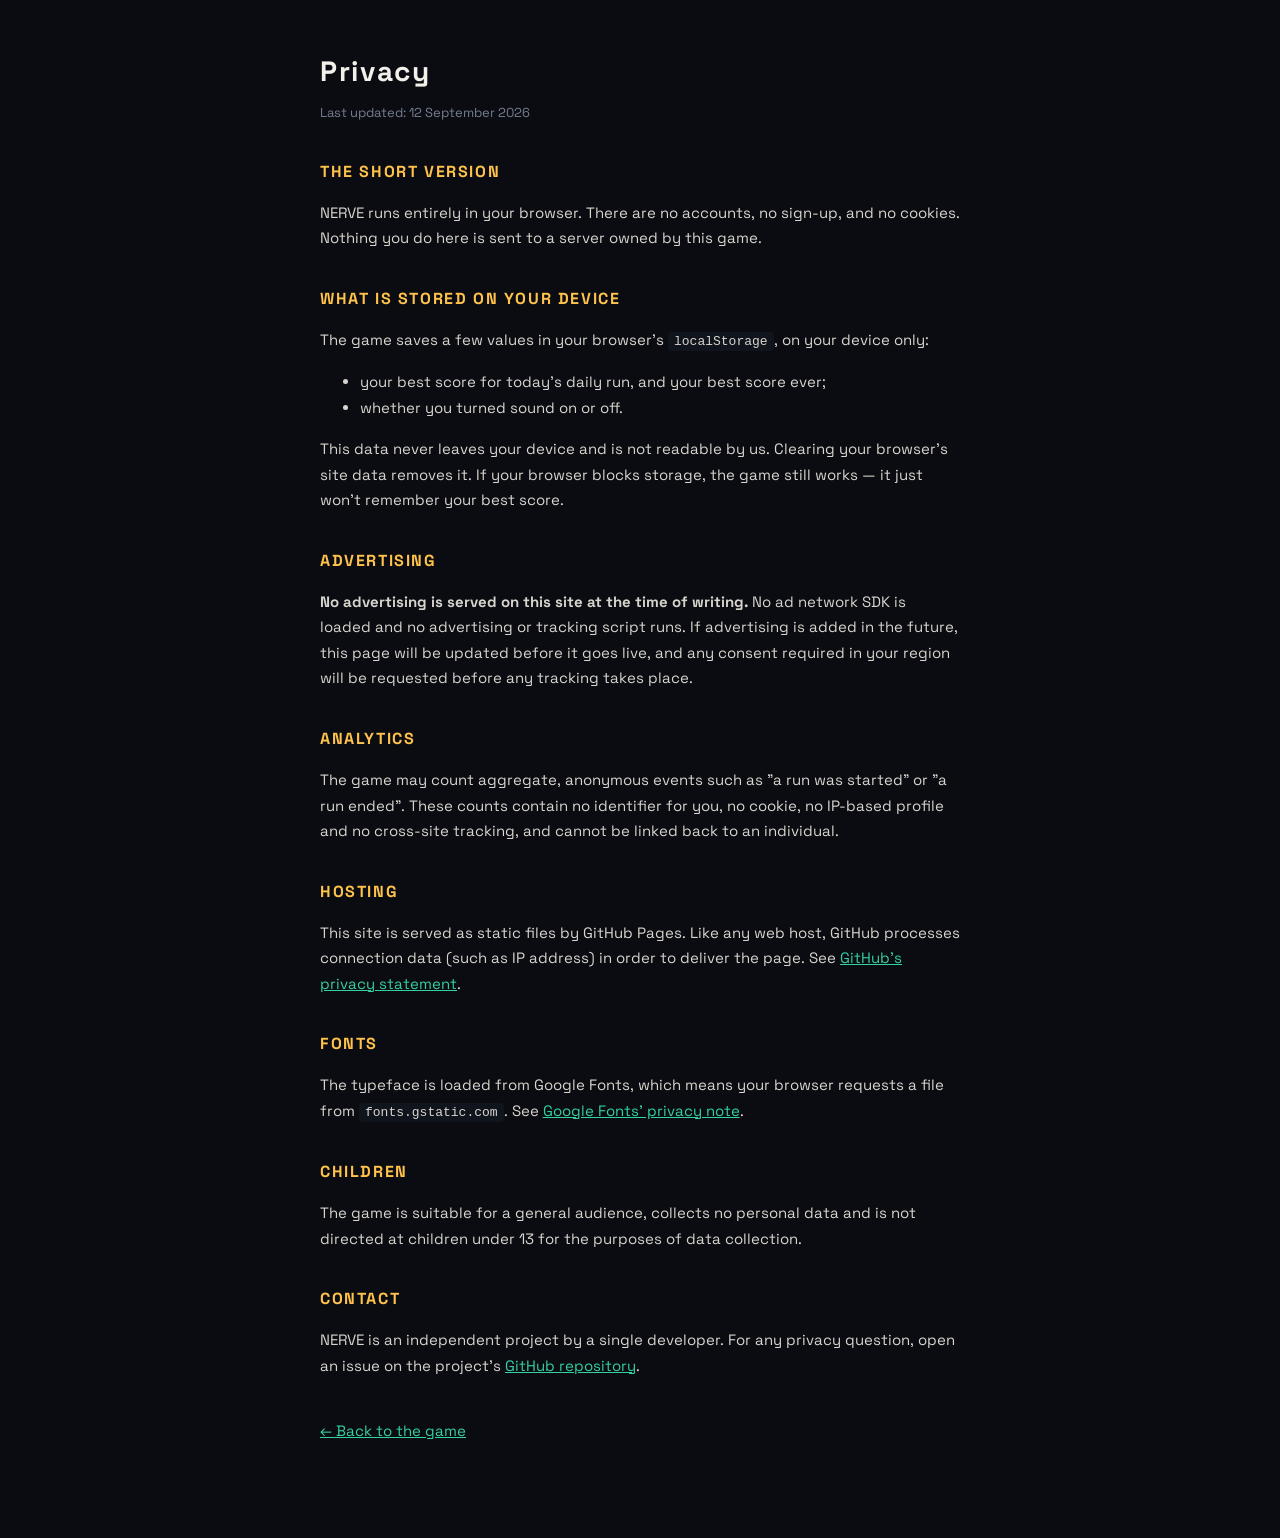
==== privacy.html @ 016fa5cd "NERVE: one-thumb arcade, daily seed, no dependencies Rules live in src/game.js with no DOM dependenc" ====
<!doctype html>
<html lang="en">
<head>
<meta charset="utf-8">
<meta name="viewport" content="width=device-width,initial-scale=1,viewport-fit=cover">
<title>NERVE — Privacy</title>
<link rel="stylesheet" href="https://fonts.googleapis.com/css2?family=Space+Grotesk:wght@400;500;700&display=swap">
<style>
  body{margin:0;background:#0A0C11;color:#D8D5CE;font-family:'Space Grotesk',system-ui,sans-serif;line-height:1.7}
  main{max-width:640px;margin:0 auto;padding:48px 24px 80px}
  h1{font-size:28px;letter-spacing:.06em;color:#F3F0EA;margin:0 0 6px}
  h2{font-size:16px;letter-spacing:.1em;color:#FFC24B;margin:34px 0 8px;text-transform:uppercase}
  p,li{font-size:15px} a{color:#35D0A5}
  .updated{color:#767E8F;font-size:13px;margin:0 0 8px}
  code{background:#10141C;padding:2px 6px;border-radius:4px;font-size:13px}
</style>
</head>
<body>
<main>
  <h1>Privacy</h1>
  <p class="updated">Last updated: 12 September 2026</p>

  <h2>The short version</h2>
  <p>NERVE runs entirely in your browser. There are no accounts, no sign-up, and no cookies. Nothing you do here is sent to a server owned by this game.</p>

  <h2>What is stored on your device</h2>
  <p>The game saves a few values in your browser's <code>localStorage</code>, on your device only:</p>
  <ul>
    <li>your best score for today's daily run, and your best score ever;</li>
    <li>whether you turned sound on or off.</li>
  </ul>
  <p>This data never leaves your device and is not readable by us. Clearing your browser's site data removes it. If your browser blocks storage, the game still works — it just won't remember your best score.</p>

  <h2>Advertising</h2>
  <p><b>No advertising is served on this site at the time of writing.</b> No ad network SDK is loaded and no advertising or tracking script runs. If advertising is added in the future, this page will be updated before it goes live, and any consent required in your region will be requested before any tracking takes place.</p>

  <h2>Analytics</h2>
  <p>The game may count aggregate, anonymous events such as "a run was started" or "a run ended". These counts contain no identifier for you, no cookie, no IP-based profile and no cross-site tracking, and cannot be linked back to an individual.</p>

  <h2>Hosting</h2>
  <p>This site is served as static files by GitHub Pages. Like any web host, GitHub processes connection data (such as IP address) in order to deliver the page. See <a href="https://docs.github.com/site-policy/privacy-policies/github-general-privacy-statement">GitHub's privacy statement</a>.</p>

  <h2>Fonts</h2>
  <p>The typeface is loaded from Google Fonts, which means your browser requests a file from <code>fonts.gstatic.com</code>. See <a href="https://developers.google.com/fonts/faq/privacy">Google Fonts' privacy note</a>.</p>

  <h2>Children</h2>
  <p>The game is suitable for a general audience, collects no personal data and is not directed at children under 13 for the purposes of data collection.</p>

  <h2>Contact</h2>
  <p>NERVE is an independent project by a single developer. For any privacy question, open an issue on the project's <a href="https://github.com/fedeinfe/nerve-game">GitHub repository</a>.</p>

  <p style="margin-top:40px"><a href="./">← Back to the game</a></p>
</main>
</body>
</html>
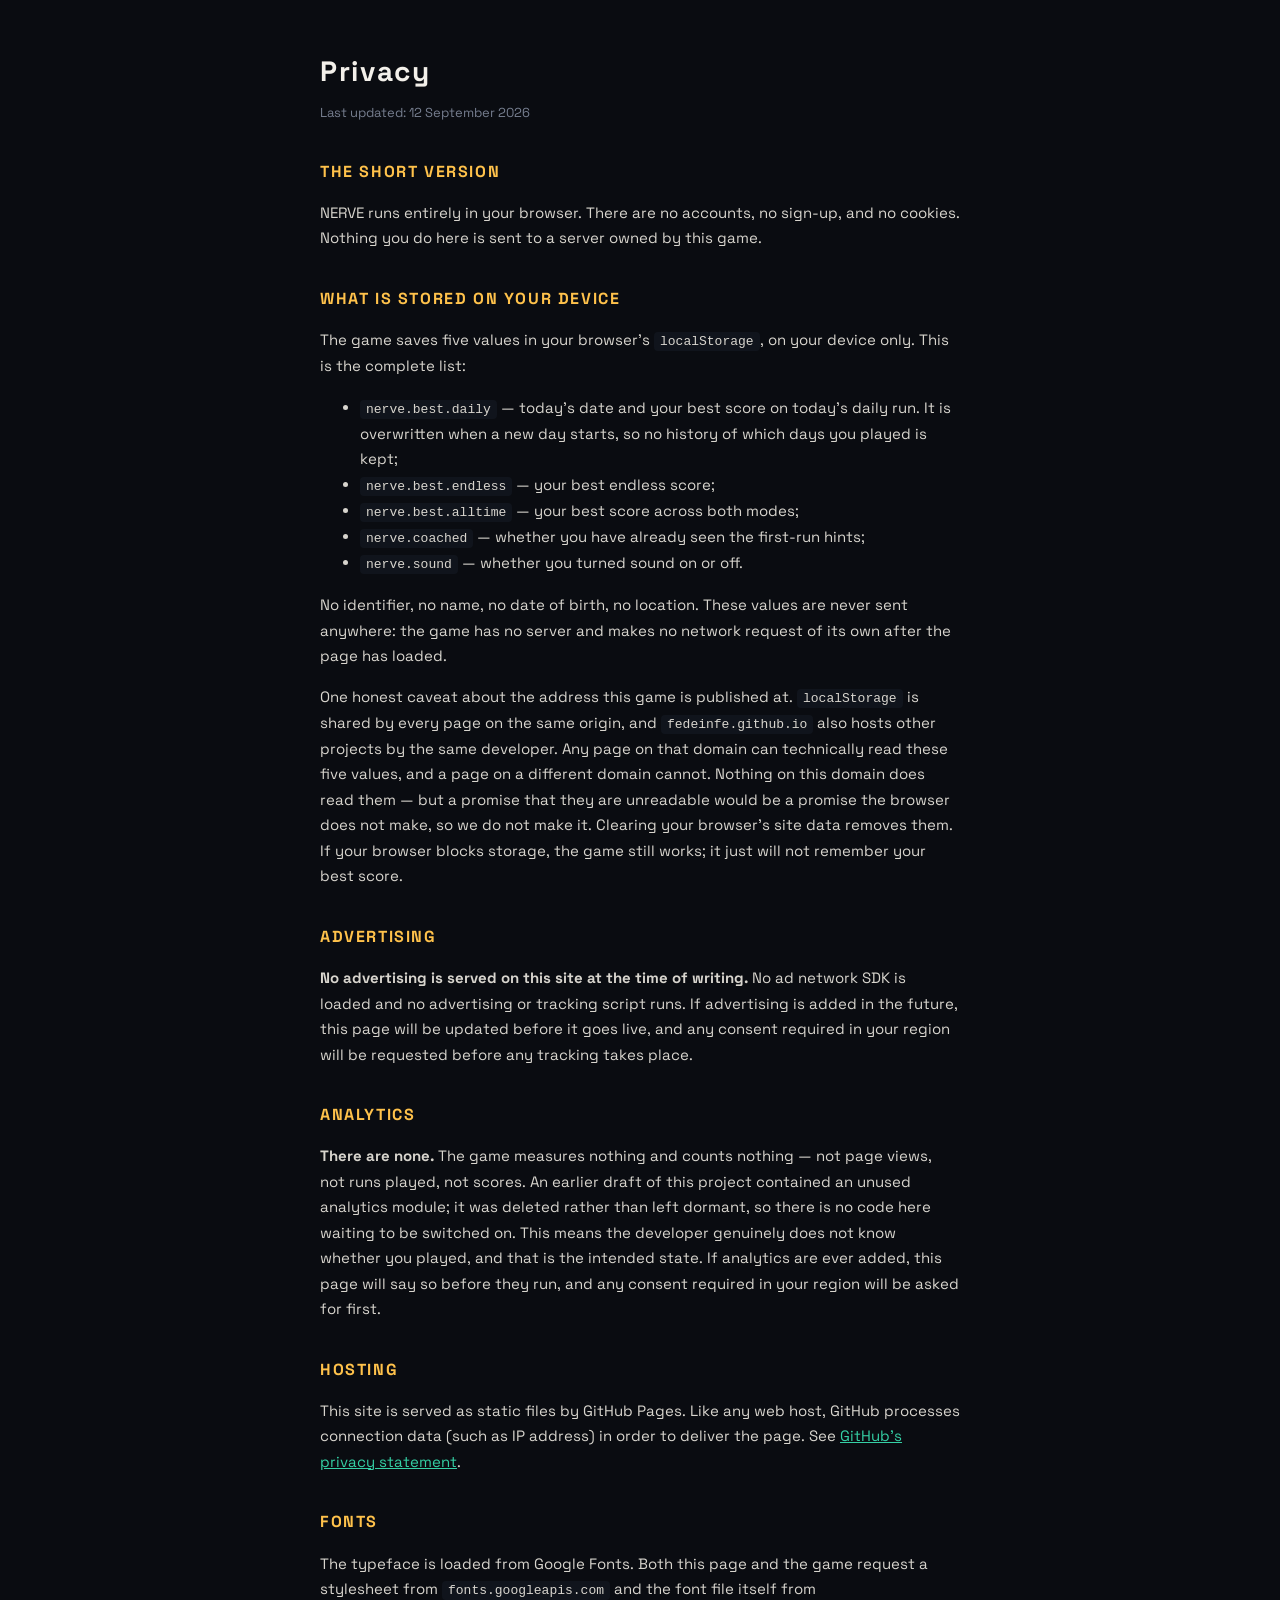
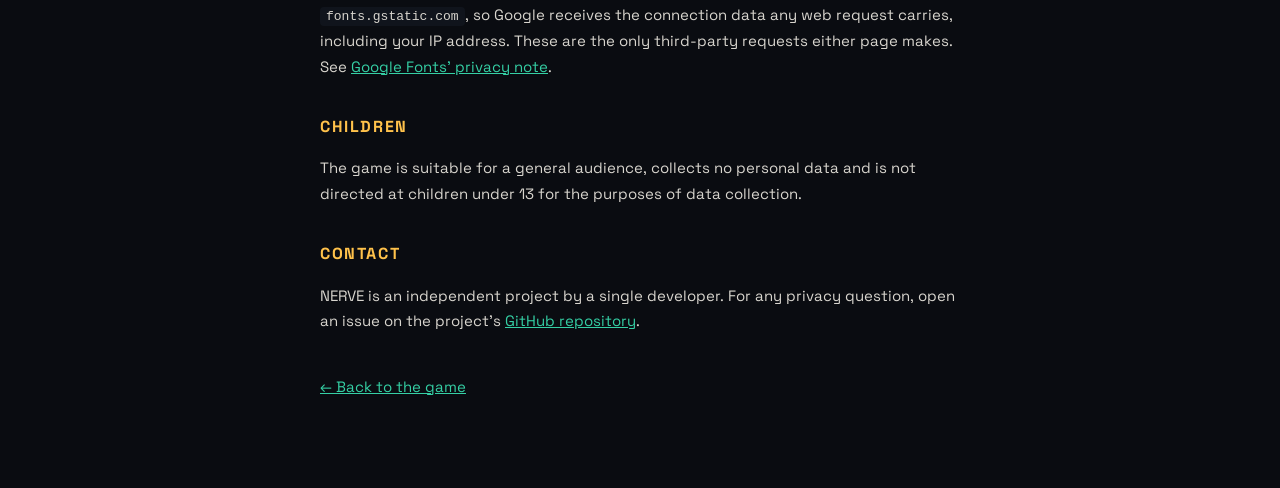
==== commit 9374206c: "Rendi reale la scelta al centro del gioco, e onesti i documenti L'anello aveva una sola uscita punit" ====
--- a/privacy.html
+++ b/privacy.html
@@ -24,24 +24,28 @@
   <p>NERVE runs entirely in your browser. There are no accounts, no sign-up, and no cookies. Nothing you do here is sent to a server owned by this game.</p>
 
   <h2>What is stored on your device</h2>
-  <p>The game saves a few values in your browser's <code>localStorage</code>, on your device only:</p>
+  <p>The game saves five values in your browser's <code>localStorage</code>, on your device only. This is the complete list:</p>
   <ul>
-    <li>your best score for today's daily run, and your best score ever;</li>
-    <li>whether you turned sound on or off.</li>
+    <li><code>nerve.best.daily</code> — today's date and your best score on today's daily run. It is overwritten when a new day starts, so no history of which days you played is kept;</li>
+    <li><code>nerve.best.endless</code> — your best endless score;</li>
+    <li><code>nerve.best.alltime</code> — your best score across both modes;</li>
+    <li><code>nerve.coached</code> — whether you have already seen the first-run hints;</li>
+    <li><code>nerve.sound</code> — whether you turned sound on or off.</li>
   </ul>
-  <p>This data never leaves your device and is not readable by us. Clearing your browser's site data removes it. If your browser blocks storage, the game still works — it just won't remember your best score.</p>
+  <p>No identifier, no name, no date of birth, no location. These values are never sent anywhere: the game has no server and makes no network request of its own after the page has loaded.</p>
+  <p>One honest caveat about the address this game is published at. <code>localStorage</code> is shared by every page on the same origin, and <code>fedeinfe.github.io</code> also hosts other projects by the same developer. Any page on that domain can technically read these five values, and a page on a different domain cannot. Nothing on this domain does read them — but a promise that they are unreadable would be a promise the browser does not make, so we do not make it. Clearing your browser's site data removes them. If your browser blocks storage, the game still works; it just will not remember your best score.</p>
 
   <h2>Advertising</h2>
   <p><b>No advertising is served on this site at the time of writing.</b> No ad network SDK is loaded and no advertising or tracking script runs. If advertising is added in the future, this page will be updated before it goes live, and any consent required in your region will be requested before any tracking takes place.</p>
 
   <h2>Analytics</h2>
-  <p>The game may count aggregate, anonymous events such as "a run was started" or "a run ended". These counts contain no identifier for you, no cookie, no IP-based profile and no cross-site tracking, and cannot be linked back to an individual.</p>
+  <p><b>There are none.</b> The game measures nothing and counts nothing — not page views, not runs played, not scores. An earlier draft of this project contained an unused analytics module; it was deleted rather than left dormant, so there is no code here waiting to be switched on. This means the developer genuinely does not know whether you played, and that is the intended state. If analytics are ever added, this page will say so before they run, and any consent required in your region will be asked for first.</p>
 
   <h2>Hosting</h2>
   <p>This site is served as static files by GitHub Pages. Like any web host, GitHub processes connection data (such as IP address) in order to deliver the page. See <a href="https://docs.github.com/site-policy/privacy-policies/github-general-privacy-statement">GitHub's privacy statement</a>.</p>
 
   <h2>Fonts</h2>
-  <p>The typeface is loaded from Google Fonts, which means your browser requests a file from <code>fonts.gstatic.com</code>. See <a href="https://developers.google.com/fonts/faq/privacy">Google Fonts' privacy note</a>.</p>
+  <p>The typeface is loaded from Google Fonts. Both this page and the game request a stylesheet from <code>fonts.googleapis.com</code> and the font file itself from <code>fonts.gstatic.com</code>, so Google receives the connection data any web request carries, including your IP address. These are the only third-party requests either page makes. See <a href="https://developers.google.com/fonts/faq/privacy">Google Fonts' privacy note</a>.</p>
 
   <h2>Children</h2>
   <p>The game is suitable for a general audience, collects no personal data and is not directed at children under 13 for the purposes of data collection.</p>
